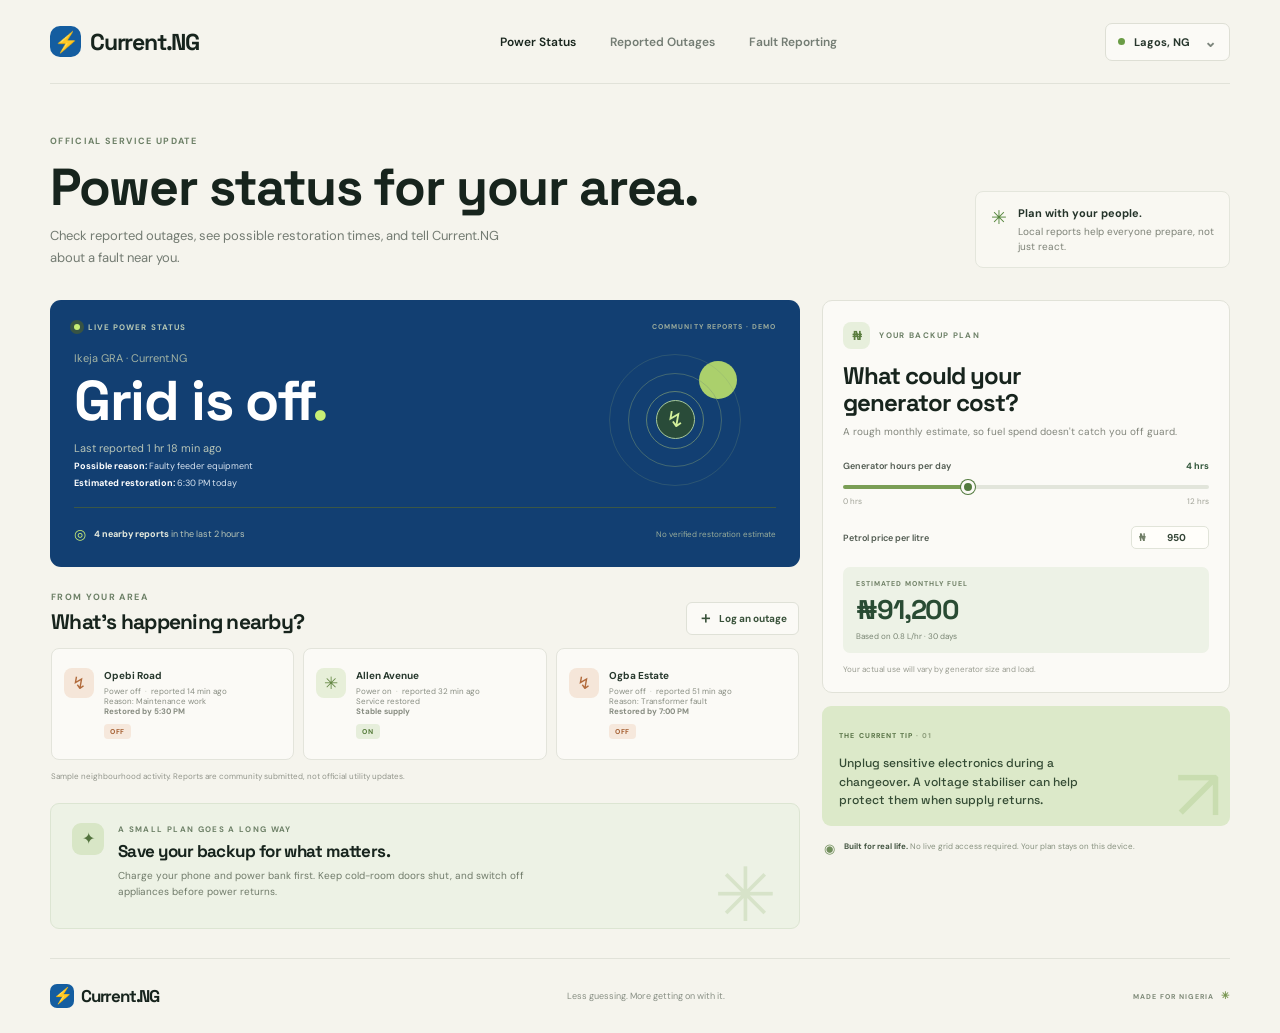
==== index.html @ c4106c17 "Add files" ====
<!doctype html>
<html lang="en">
  <head>
    <meta charset="utf-8">
    <meta name="viewport" content="width=device-width, initial-scale=1">
    <meta
      name="description"
      content="A practical power-planning dashboard for Nigerian homes and small businesses."
    >
    <meta name="theme-color" content="#f5f4ed">
    <title>Current.NG — Power Status</title>
    <link rel="preconnect" href="https://fonts.googleapis.com">
    <link rel="preconnect" href="https://fonts.gstatic.com" crossorigin>
    <link
      href="https://fonts.googleapis.com/css2?family=DM+Sans:wght@400;500;600;700&display=swap"
      rel="stylesheet"
    >
    <link
      href="https://fonts.googleapis.com/css2?family=Space+Grotesk:wght@500;600;700&display=swap"
      rel="stylesheet"
    >
    <link rel="stylesheet" href="styles.css">
    <script src="app.js" defer></script>
  </head>
  <body>
    <div class="page-shell">
      <header class="topbar">
        <a class="brand" href="#" aria-label="Ikeja Electric home">
          <span class="brand-mark" aria-hidden="true">⚡</span>
          <span>Current.NG</span>
        </a>
        <nav class="top-nav" aria-label="Main navigation">
          <a class="nav-link active" href="#overview">Power Status</a>
          <a class="nav-link" href="#community">Reported Outages</a>
          <a class="nav-link" href="#planner">Fault Reporting</a>
        </nav>
        <button class="location-button" type="button">
          <span class="location-dot" aria-hidden="true"></span>
          Lagos, NG
          <span class="chevron" aria-hidden="true">⌄</span>
        </button>
      </header>

      <main id="overview">
        <section class="intro-row">
          <div>
            <p class="eyebrow">OFFICIAL SERVICE UPDATE</p>
            <h1>Power status<br class="mobile-break"> for your area.</h1>
            <p class="intro-copy">
              Check reported outages, see possible restoration times, and
              tell Current.NG about a fault near you.
            </p>
          </div>
          <div class="intro-note">
            <span class="note-icon" aria-hidden="true">✳</span>
            <p>
              <strong>Plan with your people.</strong>
              Local reports help everyone prepare, not just react.
            </p>
          </div>
        </section>

        <section class="dashboard-grid" aria-label="Power overview">
          <div class="main-column">
            <article class="status-card">
              <div class="status-topline">
                <span class="live-label">
                  <span class="live-dot" aria-hidden="true"></span>
                  LIVE POWER STATUS
                </span>
                <span class="sample-label">COMMUNITY REPORTS · DEMO</span>
              </div>
              <div class="status-content">
                <div>
                  <p class="status-kicker">Ikeja GRA · Current.NG</p>
                  <h2>Grid is off<span class="status-period">.</span></h2>
                  <p class="status-duration">Last reported 1 hr 18 min ago</p>
                  <p class="status-detail"><strong>Possible reason:</strong> Faulty feeder equipment</p>
                  <p class="status-detail"><strong>Estimated restoration:</strong> 6:30 PM today</p>
                </div>
                <div class="status-illustration" aria-hidden="true">
                  <span class="sun-disc"></span>
                  <span class="signal signal-one"></span>
                  <span class="signal signal-two"></span>
                  <span class="signal signal-three"></span>
                  <span class="signal-core">↯</span>
                </div>
              </div>
              <div class="status-footer">
                <div class="confidence">
                  <span class="confidence-icon" aria-hidden="true">◎</span>
                  <span><strong>4 nearby reports</strong> in the last 2 hours</span>
                </div>
                <span class="estimate-note">No verified restoration estimate</span>
              </div>
            </article>

            <section class="community-section" id="community">
              <div class="section-heading">
                <div>
                  <p class="eyebrow">FROM YOUR AREA</p>
                  <h2>What's happening nearby?</h2>
                </div>
                <button class="text-button" type="button" id="report-button">
                  <span aria-hidden="true">＋</span> Log an outage
                </button>
              </div>
              <div class="area-list">
                <article class="area-card">
                  <div class="area-icon outage-icon" aria-hidden="true">↯</div>
                  <div class="area-info">
                    <h3>Opebi Road</h3>
                    <p>Power off <span>·</span> reported 14 min ago</p>
                    <p class="area-reason">Reason: Maintenance work</p>
                    <p class="area-eta">Restored by 5:30 PM</p>
                  </div>
                  <span class="area-status off-status">OFF</span>
                </article>
                <article class="area-card">
                  <div class="area-icon on-icon" aria-hidden="true">✳</div>
                  <div class="area-info">
                    <h3>Allen Avenue</h3>
                    <p>Power on <span>·</span> reported 32 min ago</p>
                    <p class="area-reason">Service restored</p>
                    <p class="area-eta">Stable supply</p>
                  </div>
                  <span class="area-status on-status">ON</span>
                </article>
                <article class="area-card">
                  <div class="area-icon outage-icon" aria-hidden="true">↯</div>
                  <div class="area-info">
                    <h3>Ogba Estate</h3>
                    <p>Power off <span>·</span> reported 51 min ago</p>
                    <p class="area-reason">Reason: Transformer fault</p>
                    <p class="area-eta">Restored by 7:00 PM</p>
                  </div>
                  <span class="area-status off-status">OFF</span>
                </article>
              </div>
              <p class="demo-disclaimer">
                Sample neighbourhood activity. Reports are community submitted,
                not official utility updates.
              </p>
            </section>

            <section class="prep-card">
              <div class="prep-icon" aria-hidden="true">✦</div>
              <div class="prep-copy">
                <p class="eyebrow">A SMALL PLAN GOES A LONG WAY</p>
                <h2>Save your backup for what matters.</h2>
                <p>
                  Charge your phone and power bank first. Keep cold-room doors
                  shut, and switch off appliances before power returns.
                </p>
              </div>
              <span class="prep-spark" aria-hidden="true">✳</span>
            </section>
          </div>

          <aside class="side-column" id="planner">
            <article class="planner-card">
              <div class="planner-heading">
                <div class="planner-icon" aria-hidden="true">₦</div>
                <span class="eyebrow">YOUR BACKUP PLAN</span>
              </div>
              <h2>What could your generator cost?</h2>
              <p class="planner-description">
                A rough monthly estimate, so fuel spend doesn't catch you off guard.
              </p>

              <label class="input-label" for="hours-input">
                Generator hours per day
                <span class="input-value"><span id="hours-value">4</span> hrs</span>
              </label>
              <input
                id="hours-input"
                class="hours-slider"
                type="range"
                min="0"
                max="12"
                value="4"
                step="1"
              >
              <div class="range-scale">
                <span>0 hrs</span>
                <span>12 hrs</span>
              </div>

              <label class="input-label fuel-label" for="price-input">
                Petrol price per litre
                <span class="naira-input">
                  <span aria-hidden="true">₦</span>
                  <input
                    id="price-input"
                    type="number"
                    min="0"
                    max="10000"
                    value="950"
                    inputmode="numeric"
                    aria-label="Petrol price per litre in naira"
                  >
                </span>
              </label>

              <div class="estimate-box" aria-live="polite">
                <span>ESTIMATED MONTHLY FUEL</span>
                <strong id="monthly-cost">₦91,200</strong>
                <small>Based on 0.8 L/hr · 30 days</small>
              </div>
              <p class="planner-footnote">
                Your actual use will vary by generator size and load.
              </p>
            </article>

            <article class="tip-card">
              <span class="tip-label">THE CURRENT TIP <span>· 01</span></span>
              <p>
                Unplug sensitive electronics during a changeover. A voltage
                stabiliser can help protect them when supply returns.
              </p>
              <span class="tip-decoration" aria-hidden="true">↗</span>
            </article>

            <div class="trust-note">
              <span aria-hidden="true">◉</span>
              <p>
                <strong>Built for real life.</strong>
                No live grid access required. Your plan stays on this device.
              </p>
            </div>
          </aside>
        </section>
      </main>

      <footer class="footer">
        <a class="brand footer-brand" href="#">
          <span class="brand-mark" aria-hidden="true">⚡</span>
          <span>Current.NG</span>
        </a>
        <p>Less guessing. More getting on with it.</p>
        <span class="footer-region">MADE FOR NIGERIA <span>✳</span></span>
      </footer>
    </div>

    <div class="outage-modal" id="outage-modal" role="dialog" aria-modal="true" aria-labelledby="modal-title">
      <div class="modal-box">
        <button class="modal-close" id="modal-close" type="button" aria-label="Close outage form">×</button>
        <p class="eyebrow">REPORT AN OUTAGE</p>
        <h2 id="modal-title">Tell us where power is out</h2>
        <form id="outage-form">
          <label for="outage-location">Current location</label>
          <input id="outage-location" type="text" placeholder="Example: 12 Allen Avenue, Ikeja" required>

          <label for="outage-time">How long has it been out?</label>
          <select id="outage-time" required>
            <option value="">Choose an option</option>
            <option>Less than 30 minutes</option>
            <option>30 minutes to 1 hour</option>
            <option>1 to 3 hours</option>
            <option>More than 3 hours</option>
          </select>

          <button class="submit-button" type="submit">Submit outage report</button>
        </form>
      </div>
    </div>

    <div class="toast" id="toast" role="status" aria-live="polite"></div>
  </body>
</html>
---- styles.css ----
* {
  box-sizing: border-box;
}

html {
  scroll-behavior: smooth;
}

body {
  margin: 0;
  background: #f5f4ed;
  color: #17241d;
  font-family: "DM Sans", sans-serif;
  -webkit-font-smoothing: antialiased;
}

button,
input {
  font: inherit;
}

button {
  cursor: pointer;
}

a {
  color: inherit;
  text-decoration: none;
}

.page-shell {
  width: min(1180px, calc(100% - 72px));
  margin: 0 auto;
}

.topbar {
  min-height: 84px;
  display: flex;
  align-items: center;
  justify-content: space-between;
  border-bottom: 1px solid #e1e2d9;
}

.brand {
  display: inline-flex;
  align-items: center;
  gap: 9px;
  font-family: "Space Grotesk", sans-serif;
  font-size: 23px;
  font-weight: 700;
  letter-spacing: -1.2px;
}

.brand-mark {
  width: 31px;
  height: 31px;
  display: grid;
  place-items: center;
  border-radius: 10px;
  background: #145da0;
  color: #ffd447;
  font-size: 20px;
}

.brand-period {
  color: #4a852f;
}

.top-nav {
  display: flex;
  align-items: center;
  gap: 34px;
  padding-left: 32px;
}

.nav-link {
  color: #737c73;
  font-size: 12px;
  font-weight: 600;
  transition: color 160ms ease;
}

.nav-link:hover,
.nav-link.active {
  color: #18251d;
}

.location-button {
  display: flex;
  align-items: center;
  gap: 9px;
  min-height: 38px;
  padding: 0 12px;
  border: 1px solid #dedfd5;
  border-radius: 7px;
  background: #fbfaf6;
  color: #28372d;
  font-size: 11px;
  font-weight: 700;
}

.location-dot,
.live-dot {
  width: 7px;
  height: 7px;
  display: inline-block;
  border-radius: 50%;
  background: #6a9c45;
}

.chevron {
  margin-left: 5px;
  color: #7c857c;
  font-size: 15px;
}

.intro-row {
  display: flex;
  align-items: flex-end;
  justify-content: space-between;
  gap: 40px;
  padding: 51px 0 32px;
}

.eyebrow {
  margin: 0;
  color: #6d8067;
  font-size: 9px;
  font-weight: 700;
  letter-spacing: 1.35px;
}

h1,
h2,
h3,
p {
  margin-top: 0;
}

h1,
.status-content h2,
.planner-card h2,
.section-heading h2,
.prep-copy h2 {
  font-family: "Space Grotesk", sans-serif;
  letter-spacing: -1.35px;
}

h1 {
  margin: 13px 0 10px;
  font-size: clamp(36px, 4.1vw, 52px);
  line-height: 1.06;
}

.mobile-break {
  display: none;
}

.intro-copy {
  max-width: 470px;
  margin-bottom: 0;
  color: #737b72;
  font-size: 13px;
  line-height: 1.65;
}

.intro-note {
  width: 255px;
  display: flex;
  align-items: flex-start;
  gap: 11px;
  padding: 13px 15px;
  border: 1px solid #e4e6dc;
  border-radius: 8px;
  background: #f9f8f2;
}

.note-icon {
  color: #54853b;
  font-size: 19px;
}

.intro-note p {
  margin: 0;
  color: #7d8277;
  font-size: 10px;
  line-height: 1.5;
}

.intro-note strong {
  display: block;
  margin-bottom: 2px;
  color: #25342a;
  font-size: 11px;
}

.dashboard-grid {
  display: grid;
  grid-template-columns: minmax(0, 1.62fr) minmax(285px, 0.88fr);
  align-items: start;
  gap: 22px;
}

.main-column,
.side-column {
  min-width: 0;
}

.main-column {
  display: grid;
  gap: 21px;
}

.status-card {
  overflow: hidden;
  padding: 22px 24px 18px;
  border-radius: 11px;
  background: #123f72;
  color: #ffffff;
}

.status-topline,
.status-footer {
  display: flex;
  align-items: center;
  justify-content: space-between;
  gap: 12px;
}

.live-label,
.sample-label,
.tip-label {
  font-size: 8px;
  font-weight: 700;
  letter-spacing: 1.05px;
}

.live-label {
  display: flex;
  align-items: center;
  gap: 8px;
  color: #b7c8b3;
}

.live-dot {
  width: 6px;
  height: 6px;
  background: #c7ed73;
  box-shadow: 0 0 0 4px #385443;
}

.sample-label {
  color: #9bab9c;
  font-size: 7px;
}

.status-content {
  min-height: 175px;
  display: flex;
  align-items: center;
  justify-content: space-between;
  padding: 9px 16px 8px 0;
}

.status-kicker {
  margin-bottom: 6px;
  color: #a4b4a4;
  font-size: 11px;
}

.status-content h2 {
  margin: 0;
  font-size: clamp(37px, 4.5vw, 56px);
  line-height: 1.08;
}

.status-period {
  color: #c8ef75;
}

.status-duration {
  margin: 10px 0 0;
  color: #b8c5b7;
  font-size: 11px;
}

.status-illustration {
  position: relative;
  width: 170px;
  height: 137px;
  flex: 0 0 170px;
  display: grid;
  place-items: center;
}

.sun-disc {
  position: absolute;
  top: 10px;
  right: 23px;
  width: 38px;
  height: 38px;
  border-radius: 50%;
  background: #b4d86c;
  opacity: 0.95;
}

.signal {
  position: absolute;
  border: 1px solid #7d9a74;
  border-radius: 50%;
  opacity: 0.7;
}

.signal-one {
  width: 58px;
  height: 58px;
}

.signal-two {
  width: 94px;
  height: 94px;
  opacity: 0.45;
}

.signal-three {
  width: 132px;
  height: 132px;
  opacity: 0.24;
}

.signal-core {
  z-index: 1;
  width: 39px;
  height: 39px;
  display: grid;
  place-items: center;
  border: 1px solid #a8c99a;
  border-radius: 50%;
  background: #294b39;
  color: #d3ef9b;
  font-size: 22px;
}

.status-footer {
  min-height: 42px;
  padding-top: 12px;
  border-top: 1px solid #3b5746;
}

.confidence {
  display: flex;
  align-items: center;
  gap: 8px;
  color: #b8c5b7;
  font-size: 9px;
}

.confidence strong {
  color: #e7ecdf;
}

.confidence-icon {
  color: #c9ed78;
  font-size: 14px;
}

.estimate-note {
  color: #99ad9b;
  font-size: 8px;
}

.community-section {
  padding: 3px 1px 0;
}

.section-heading {
  display: flex;
  align-items: flex-end;
  justify-content: space-between;
  gap: 12px;
  margin-bottom: 13px;
}

.section-heading h2 {
  margin: 5px 0 0;
  font-size: 21px;
  letter-spacing: -0.75px;
}

.text-button {
  display: inline-flex;
  align-items: center;
  gap: 6px;
  padding: 9px 11px;
  border: 1px solid #dfe1d7;
  border-radius: 6px;
  background: #fbfaf6;
  color: #385139;
  font-size: 10px;
  font-weight: 700;
  transition: background 160ms ease, transform 160ms ease;
}

.text-button:hover {
  transform: translateY(-1px);
  background: #eef3e6;
}

.text-button span {
  font-size: 15px;
  line-height: 10px;
}

.area-list {
  display: grid;
  grid-template-columns: repeat(3, minmax(0, 1fr));
  gap: 9px;
}

.area-card {
  min-height: 84px;
  display: grid;
  grid-template-columns: 31px minmax(0, 1fr);
  align-content: center;
  column-gap: 9px;
  row-gap: 8px;
  padding: 12px;
  border: 1px solid #e3e4db;
  border-radius: 8px;
  background: #fbfaf6;
}

.area-icon {
  width: 30px;
  height: 30px;
  grid-row: span 2;
  display: grid;
  place-items: center;
  border-radius: 8px;
  font-size: 17px;
}

.outage-icon {
  background: #f5e6d9;
  color: #b16a3b;
}

.on-icon {
  background: #e7efd9;
  color: #638643;
}

.area-info {
  min-width: 0;
}

.area-info h3 {
  overflow: hidden;
  margin: 1px 0 4px;
  color: #27382d;
  font-size: 10px;
  text-overflow: ellipsis;
  white-space: nowrap;
}

.area-info p {
  overflow: hidden;
  margin: 0;
  color: #888d82;
  font-size: 8px;
  text-overflow: ellipsis;
  white-space: nowrap;
}

.area-info p span {
  padding: 0 2px;
  color: #b6b9ae;
}

.area-status {
  grid-column: 2;
  justify-self: start;
  padding: 3px 6px;
  border-radius: 4px;
  font-size: 7px;
  font-weight: 700;
  letter-spacing: 0.7px;
}

.off-status {
  background: #f6e8dc;
  color: #a55f31;
}

.on-status {
  background: #e6eedb;
  color: #547a38;
}

.demo-disclaimer {
  margin: 10px 0 0;
  color: #92958b;
  font-size: 8px;
  line-height: 1.5;
}

.prep-card {
  position: relative;
  overflow: hidden;
  min-height: 126px;
  display: flex;
  align-items: flex-start;
  gap: 14px;
  padding: 19px 21px;
  border: 1px solid #dce5d2;
  border-radius: 9px;
  background: #edf2e5;
}

.prep-icon {
  width: 32px;
  height: 32px;
  flex: 0 0 32px;
  display: grid;
  place-items: center;
  border-radius: 9px;
  background: #d8e6c6;
  color: #52723d;
  font-size: 16px;
}

.prep-copy {
  max-width: 450px;
}

.prep-copy .eyebrow {
  margin: 1px 0 6px;
  font-size: 8px;
}

.prep-copy h2 {
  margin: 0 0 6px;
  font-size: 17px;
  letter-spacing: -0.55px;
}

.prep-copy > p:last-child {
  max-width: 420px;
  margin: 0;
  color: #707b6a;
  font-size: 10px;
  line-height: 1.6;
}

.prep-spark {
  position: absolute;
  right: 22px;
  bottom: -16px;
  color: #d7e3c9;
  font-size: 75px;
}

.side-column {
  display: grid;
  gap: 13px;
}

.planner-card {
  padding: 21px 20px 17px;
  border: 1px solid #e1e2d8;
  border-radius: 10px;
  background: #fbfaf6;
}

.planner-heading {
  display: flex;
  align-items: center;
  gap: 9px;
}

.planner-heading .eyebrow {
  font-size: 8px;
}

.planner-icon {
  width: 27px;
  height: 27px;
  display: grid;
  place-items: center;
  border-radius: 8px;
  background: #e7efdc;
  color: #5b7e40;
  font-family: "Space Grotesk", sans-serif;
  font-size: 13px;
  font-weight: 700;
}

.planner-card h2 {
  max-width: 270px;
  margin: 14px 0 7px;
  font-size: 24px;
  line-height: 1.12;
  letter-spacing: -1px;
}

.planner-description {
  margin-bottom: 21px;
  color: #82867c;
  font-size: 10px;
  line-height: 1.55;
}

.input-label {
  display: flex;
  align-items: center;
  justify-content: space-between;
  gap: 12px;
  color: #4f594f;
  font-size: 9px;
  font-weight: 600;
}

.input-value {
  color: #31553a;
  font-weight: 700;
}

.hours-slider {
  width: 100%;
  height: 4px;
  display: block;
  margin: 13px 0 7px;
  appearance: none;
  border-radius: 10px;
  background: linear-gradient(to right, #7a9e55 0%, #7a9e55 33%, #e2e5db 33%);
  cursor: pointer;
}

.hours-slider::-webkit-slider-thumb {
  width: 14px;
  height: 14px;
  appearance: none;
  border: 3px solid #fbfaf6;
  border-radius: 50%;
  background: #527a3e;
  box-shadow: 0 0 0 1px #527a3e;
}

.hours-slider::-moz-range-thumb {
  width: 10px;
  height: 10px;
  border: 3px solid #fbfaf6;
  border-radius: 50%;
  background: #527a3e;
  box-shadow: 0 0 0 1px #527a3e;
}

.hours-slider:focus-visible,
.naira-input:focus-within {
  outline: 2px solid #8eac6f;
  outline-offset: 3px;
}

.range-scale {
  display: flex;
  justify-content: space-between;
  color: #a0a297;
  font-size: 8px;
}

.fuel-label {
  margin-top: 20px;
}

.naira-input {
  display: inline-flex;
  align-items: center;
  gap: 2px;
  padding: 4px 7px;
  border: 1px solid #e1e4d9;
  border-radius: 5px;
  background: #fffefa;
  color: #6e7c64;
  font-size: 10px;
}

.naira-input input {
  width: 54px;
  padding: 0;
  border: 0;
  outline: 0;
  background: transparent;
  color: #344536;
  font-size: 10px;
  font-weight: 700;
  text-align: right;
}

.estimate-box {
  display: flex;
  flex-direction: column;
  gap: 4px;
  margin-top: 18px;
  padding: 12px 13px;
  border-radius: 7px;
  background: #edf2e6;
}

.estimate-box > span {
  color: #708166;
  font-size: 7px;
  font-weight: 700;
  letter-spacing: 1px;
}

.estimate-box strong {
  color: #294b33;
  font-family: "Space Grotesk", sans-serif;
  font-size: 27px;
  letter-spacing: -1.2px;
}

.estimate-box small {
  color: #788472;
  font-size: 8px;
}

.planner-footnote {
  margin: 10px 0 0;
  color: #999c91;
  font-size: 8px;
  line-height: 1.5;
}

.tip-card {
  position: relative;
  overflow: hidden;
  min-height: 117px;
  padding: 16px 17px;
  border-radius: 9px;
  background: #dce9c9;
}

.tip-label {
  color: #577245;
  font-size: 7px;
}

.tip-label span {
  color: #8c9c79;
}

.tip-card p {
  position: relative;
  z-index: 1;
  max-width: 255px;
  margin: 11px 0 0;
  color: #344b34;
  font-family: "Space Grotesk", sans-serif;
  font-size: 12px;
  font-weight: 500;
  line-height: 1.55;
}

.tip-decoration {
  position: absolute;
  right: 10px;
  bottom: -17px;
  color: #c9ddb0;
  font-size: 73px;
}

.trust-note {
  display: flex;
  align-items: flex-start;
  gap: 9px;
  padding: 1px 2px;
  color: #87917f;
}

.trust-note > span {
  color: #718e5c;
  font-size: 13px;
}

.trust-note p {
  margin: 0;
  font-size: 8px;
  line-height: 1.55;
}

.trust-note strong {
  color: #465744;
}

.footer {
  min-height: 75px;
  display: flex;
  align-items: center;
  justify-content: space-between;
  gap: 16px;
  margin-top: 29px;
  border-top: 1px solid #e1e2d9;
}

.footer-brand {
  gap: 7px;
  font-size: 17px;
}

.footer-brand .brand-mark {
  width: 24px;
  height: 24px;
  border-radius: 7px;
  font-size: 16px;
}

.footer > p {
  margin: 0;
  color: #899085;
  font-size: 9px;
}

.footer-region {
  color: #7d8977;
  font-size: 7px;
  font-weight: 700;
  letter-spacing: 1px;
}

.footer-region span {
  margin-left: 4px;
  color: #76944f;
  font-size: 10px;
}

.status-detail {
  margin: 5px 0 0;
  color: #d6e2ef;
  font-size: 9px;
}

.status-detail strong {
  color: #ffffff;
}

.area-card {
  min-height: 112px;
}

.area-reason,
.area-eta {
  margin: 3px 0 0;
  color: #5c665d;
  font-size: 7px;
  white-space: normal;
}

.area-eta {
  color: #145da0;
  font-weight: 700;
}

.outage-modal {
  position: fixed;
  z-index: 20;
  inset: 0;
  display: none;
  align-items: center;
  justify-content: center;
  padding: 20px;
  background: rgba(8, 31, 56, 0.62);
}

.outage-modal.visible {
  display: flex;
}

.modal-box {
  position: relative;
  width: min(430px, 100%);
  padding: 24px;
  border-radius: 12px;
  background: #ffffff;
  box-shadow: 0 18px 50px rgba(0, 0, 0, 0.2);
}

.modal-box h2 {
  margin: 7px 40px 18px 0;
  color: #123f72;
  font-family: "Space Grotesk", sans-serif;
  font-size: 24px;
}

.modal-close {
  position: absolute;
  top: 12px;
  right: 14px;
  border: 0;
  background: transparent;
  color: #69727a;
  font-size: 26px;
}

.modal-box form {
  display: grid;
  gap: 8px;
}

.modal-box label {
  margin-top: 7px;
  color: #34434f;
  font-size: 11px;
  font-weight: 700;
}

.modal-box input,
.modal-box select {
  width: 100%;
  height: 43px;
  padding: 0 12px;
  border: 1px solid #cbd5df;
  border-radius: 7px;
  background: #ffffff;
  color: #263845;
}

.submit-button {
  margin-top: 12px;
  min-height: 44px;
  border: 0;
  border-radius: 7px;
  background: #145da0;
  color: #ffffff;
  font-weight: 700;
}

.toast {
  position: fixed;
  z-index: 5;
  right: 24px;
  bottom: 24px;
  max-width: min(350px, calc(100% - 32px));
  padding: 12px 16px;
  border: 1px solid #486b4d;
  border-radius: 8px;
  background: #203a2e;
  color: #f4f4e9;
  font-size: 12px;
  opacity: 0;
  pointer-events: none;
  transform: translateY(8px);
  transition: opacity 180ms ease, transform 180ms ease;
}

.toast.visible {
  opacity: 1;
  transform: translateY(0);
}

@media (max-width: 920px) {
  .page-shell {
    width: min(100% - 44px, 760px);
  }

  .top-nav {
    gap: 18px;
    padding-left: 0;
  }

  .dashboard-grid {
    grid-template-columns: minmax(0, 1fr) minmax(260px, 0.78fr);
    gap: 15px;
  }

  .area-list {
    grid-template-columns: 1fr;
  }

  .area-card {
    min-height: 66px;
    grid-template-columns: 31px minmax(0, 1fr) auto;
    align-items: center;
  }

  .area-icon {
    grid-row: 1 / span 2;
  }

  .area-status {
    grid-column: 3;
    grid-row: 1 / span 2;
    justify-self: end;
  }
}

@media (max-width: 680px) {
  .page-shell {
    width: calc(100% - 36px);
  }

  .topbar {
    min-height: 68px;
  }

  .brand {
    font-size: 20px;
  }

  .brand-mark {
    width: 28px;
    height: 28px;
  }

  .top-nav {
    display: none;
  }

  .location-button {
    min-height: 34px;
    gap: 7px;
    padding: 0 9px;
    font-size: 10px;
  }

  .intro-row {
    align-items: flex-start;
    padding: 37px 0 24px;
  }

  h1 {
    max-width: 390px;
    font-size: clamp(37px, 9.2vw, 50px);
  }

  .intro-copy {
    max-width: 400px;
    font-size: 12px;
  }

  .intro-note {
    display: none;
  }

  .dashboard-grid {
    grid-template-columns: 1fr;
    gap: 18px;
  }

  .main-column {
    gap: 17px;
  }

  .status-card {
    padding: 18px 17px 15px;
  }

  .status-content {
    min-height: 157px;
    padding-right: 0;
  }

  .status-content h2 {
    font-size: clamp(38px, 10vw, 51px);
  }

  .status-illustration {
    width: 125px;
    height: 122px;
    flex-basis: 125px;
    transform: scale(0.82);
    transform-origin: center right;
  }

  .sample-label {
    font-size: 6px;
  }

  .status-footer {
    align-items: flex-start;
    flex-direction: column;
    gap: 7px;
    padding-top: 11px;
  }

  .confidence {
    font-size: 9px;
  }

  .estimate-note {
    padding-left: 22px;
  }

  .section-heading h2 {
    font-size: 19px;
  }

  .area-list {
    grid-template-columns: 1fr;
  }

  .area-card {
    min-height: 66px;
  }

  .prep-card {
    min-height: 0;
    padding: 17px 15px;
  }

  .prep-copy h2 {
    font-size: 16px;
  }

  .side-column {
    grid-template-columns: 1fr;
  }

  .planner-card {
    padding: 20px 18px 17px;
  }

  .planner-card h2 {
    font-size: 25px;
  }

  .planner-description {
    max-width: 340px;
  }

  .footer {
    min-height: 67px;
    margin-top: 23px;
  }

  .footer > p {
    display: none;
  }
}

@media (max-width: 380px) {
  .page-shell {
    width: calc(100% - 28px);
  }

  .status-card {
    padding-right: 13px;
    padding-left: 13px;
  }

  .status-content {
    min-height: 147px;
  }

  .status-content h2 {
    font-size: 36px;
  }

  .status-illustration {
    width: 95px;
    flex-basis: 95px;
    transform: scale(0.68);
  }

  .live-label {
    font-size: 7px;
  }

  .sample-label {
    max-width: 112px;
    text-align: right;
  }

  .section-heading {
    align-items: flex-start;
    flex-direction: column;
  }

  .text-button {
    align-self: flex-end;
  }

  .footer-region {
    font-size: 6px;
  }
}

@media (prefers-reduced-motion: reduce) {
  *,
  *::before,
  *::after {
    scroll-behavior: auto !important;
    transition-duration: 0.01ms !important;
  }
}
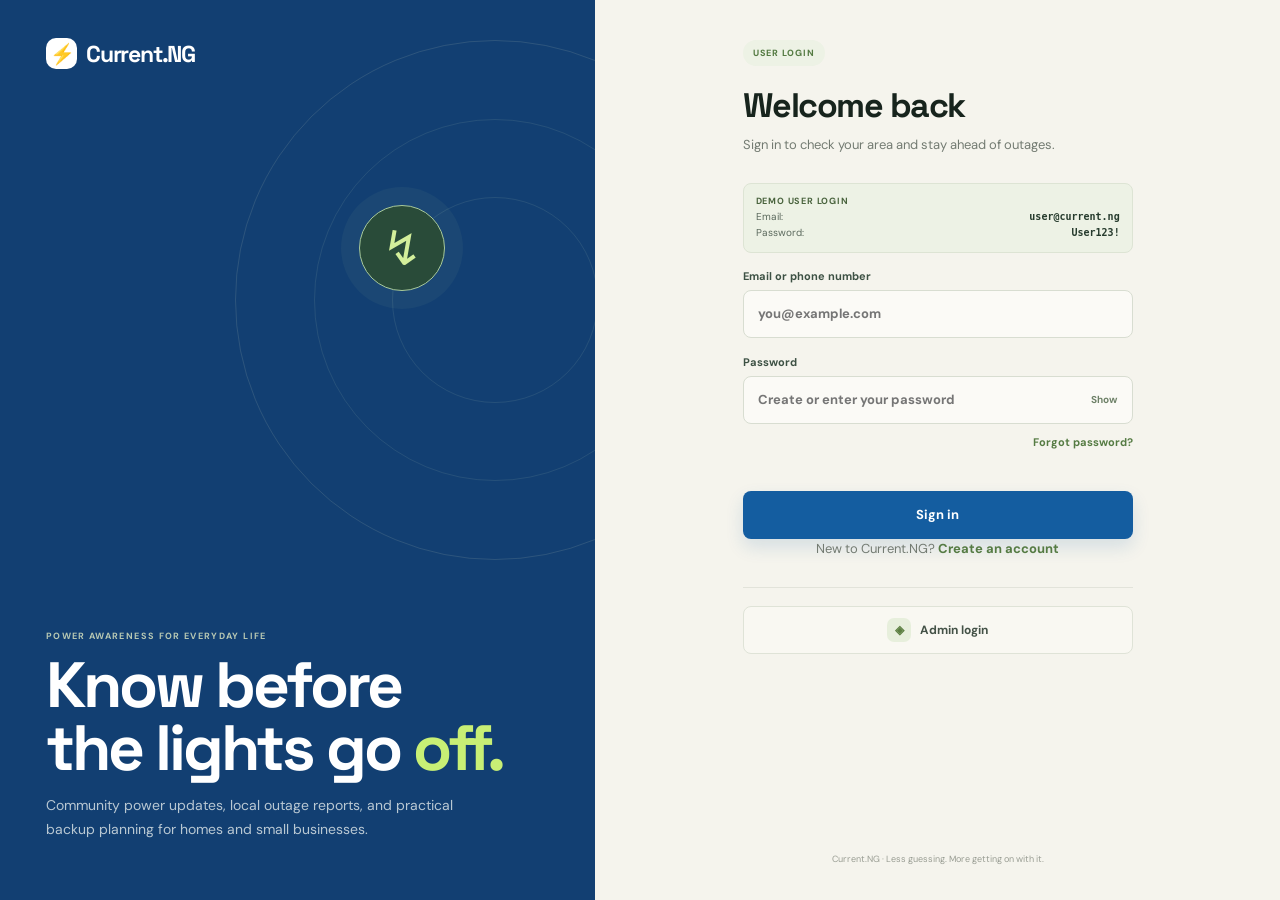
==== commit 9d9a7498: "Fix website modes and admin complaint workflow" ====
--- a/index.html
+++ b/index.html
@@ -8,6 +8,11 @@
       content="A practical power-planning dashboard for Nigerian homes and small businesses."
     >
     <meta name="theme-color" content="#f5f4ed">
+    <script>
+      if (sessionStorage.getItem("currentNgAccess") !== "granted") {
+        window.location.replace("login.html");
+      }
+    </script>
     <title>Current.NG — Power Status</title>
     <link rel="preconnect" href="https://fonts.googleapis.com">
     <link rel="preconnect" href="https://fonts.gstatic.com" crossorigin>
@@ -33,10 +38,11 @@
           <a class="nav-link active" href="#overview">Power Status</a>
           <a class="nav-link" href="#community">Reported Outages</a>
           <a class="nav-link" href="#planner">Fault Reporting</a>
+          <a class="nav-link" href="#about">About Current.NG</a>
         </nav>
-        <button class="location-button" type="button">
+        <button class="location-button" type="button" id="provider-button">
           <span class="location-dot" aria-hidden="true"></span>
-          Lagos, NG
+          <span class="provider-text">Lagos, NG</span>
           <span class="chevron" aria-hidden="true">⌄</span>
         </button>
       </header>
@@ -230,6 +236,20 @@
             </div>
           </aside>
         </section>
+
+        <section class="about-section" id="about">
+          <p class="eyebrow">ABOUT CURRENT.NG</p>
+          <h2>One clear view of power across Nigeria.</h2>
+          <p class="about-intro">Current.NG helps homes, businesses, communities, and electricity providers plan around unstable power with timely reports and practical tools.</p>
+          <div class="feature-grid">
+            <article><span>01</span><h3>Local power status</h3><p>Check community-reported supply status and possible restoration information for nearby neighbourhoods.</p></article>
+            <article><span>02</span><h3>Provider connection</h3><p>With location permission, users can be matched to a Nigerian electricity distribution company covering their area.</p></article>
+            <article><span>03</span><h3>Approved outage reports</h3><p>Residents submit complaints, while authorised admins review them before approved updates reach the main screen.</p></article>
+            <article><span>04</span><h3>Generator planning</h3><p>Estimate daily generator hours and monthly fuel spend using adjustable usage and fuel-cost inputs.</p></article>
+            <article><span>05</span><h3>Fault reporting</h3><p>Log an outage location and duration so it can be reviewed, approved, rejected, or removed by administrators.</p></article>
+            <article><span>06</span><h3>Safety and preparation</h3><p>Receive rotating practical tips for protecting devices, managing backup power, and staying ready.</p></article>
+          </div>
+        </section>
       </main>
 
       <footer class="footer">
--- a/styles.css
+++ b/styles.css
@@ -958,6 +958,18 @@
   transform: translateY(0);
 }
 
+/* Current.NG about and responsive feature section */
+.about-section { grid-column: 1 / -1; margin-top: 4px; padding: 34px; border: 1px solid #e1e2d8; border-radius: 11px; background: #fbfaf6; }
+.about-section h2 { max-width: 620px; margin: 9px 0 8px; font-family: "Space Grotesk",sans-serif; font-size: 30px; letter-spacing:-1px; }
+.about-intro { max-width: 730px; margin-bottom: 22px; color:#737b72; font-size:12px; line-height:1.7; }
+.feature-grid { display:grid; grid-template-columns:repeat(3,minmax(0,1fr)); gap:10px; }
+.feature-grid article { min-height:150px; padding:16px; border-radius:8px; background:#f1f3e9; }
+.feature-grid article > span { color:#8a9b81; font-size:8px; font-weight:700; letter-spacing:1px; }
+.feature-grid h3 { margin:20px 0 7px; color:#294b33; font-family:"Space Grotesk",sans-serif; font-size:15px; }
+.feature-grid p { margin:0; color:#737b72; font-size:10px; line-height:1.65; }
+.location-button { max-width:210px; }
+.location-button .provider-text { overflow:hidden; text-overflow:ellipsis; white-space:nowrap; }
+
 @media (max-width: 920px) {
   .page-shell {
     width: min(100% - 44px, 760px);
@@ -1136,6 +1148,19 @@
   .footer > p {
     display: none;
   }
+  .about-section { padding:24px 18px; }
+  .about-section h2 { font-size:26px; }
+  .feature-grid { grid-template-columns:1fr 1fr; }
+  .feature-grid article { min-height:140px; }
+  .location-button { max-width:150px; }
+}
+
+@media (max-width: 500px) {
+  .feature-grid { grid-template-columns:1fr; }
+  .feature-grid article { min-height:0; }
+  .topbar { flex-wrap:wrap; padding:12px 0; row-gap:10px; }
+  .top-nav { order:3; width:100%; display:flex; overflow-x:auto; gap:18px; padding:3px 0 0; }
+  .nav-link { flex:0 0 auto; }
 }
 
 @media (max-width: 380px) {
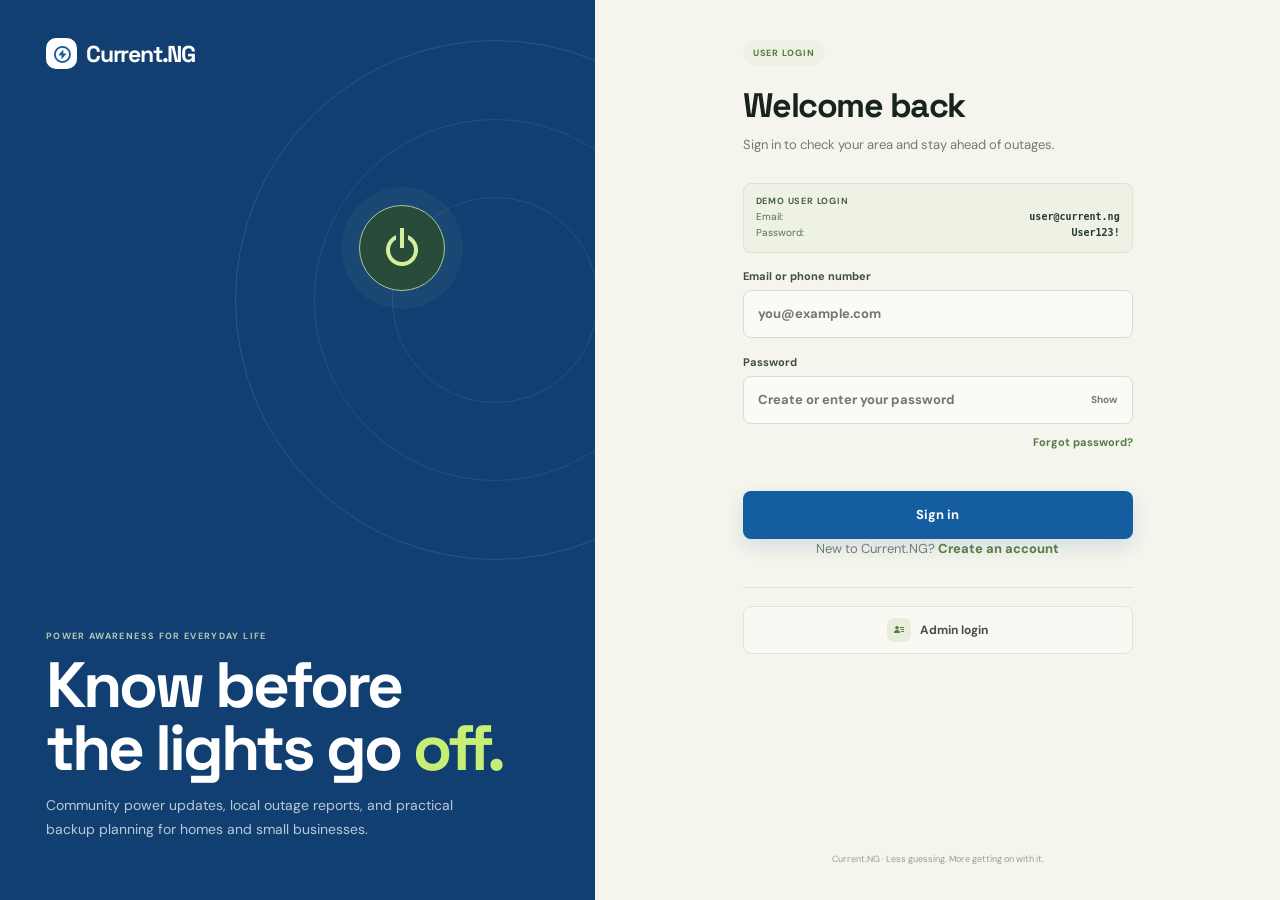
==== commit 9c12080b: "added animated icons" ====
--- a/index.html
+++ b/index.html
@@ -1,5 +1,6 @@
 <!doctype html>
 <html lang="en">
+  <!-- Page metadata, typography, shared styling, and interactive script setup -->
   <head>
     <meta charset="utf-8">
     <meta name="viewport" content="width=device-width, initial-scale=1">
@@ -24,14 +25,16 @@
       href="https://fonts.googleapis.com/css2?family=Space+Grotesk:wght@500;600;700&display=swap"
       rel="stylesheet"
     >
+    <link href="https://unpkg.com/boxicons@2.1.4/css/boxicons.min.css" rel="stylesheet">
     <link rel="stylesheet" href="styles.css">
     <script src="app.js" defer></script>
   </head>
   <body>
     <div class="page-shell">
+      <!-- Primary navigation section: brand, page links, and live location/provider control -->
       <header class="topbar">
         <a class="brand" href="#" aria-label="Ikeja Electric home">
-          <span class="brand-mark" aria-hidden="true">⚡</span>
+          <span class="brand-mark" aria-hidden="true"><i class="bx bx-bolt-circle bx-tada"></i></span>
           <span>Current.NG</span>
         </a>
         <nav class="top-nav" aria-label="Main navigation">
@@ -41,13 +44,14 @@
           <a class="nav-link" href="#about">About Current.NG</a>
         </nav>
         <button class="location-button" type="button" id="provider-button">
-          <span class="location-dot" aria-hidden="true"></span>
+          <i class="bx bxs-map location-dot" aria-hidden="true"></i>
           <span class="provider-text">Lagos, NG</span>
-          <span class="chevron" aria-hidden="true">⌄</span>
+          <i class="bx bx-chevron-down chevron" aria-hidden="true"></i>
         </button>
       </header>
 
       <main id="overview">
+        <!-- Introduction section: explains the purpose of the power-status dashboard -->
         <section class="intro-row">
           <div>
             <p class="eyebrow">OFFICIAL SERVICE UPDATE</p>
@@ -58,7 +62,7 @@
             </p>
           </div>
           <div class="intro-note">
-            <span class="note-icon" aria-hidden="true">✳</span>
+            <span class="note-icon" aria-hidden="true"><i class="bx bx-group bx-tada"></i></span>
             <p>
               <strong>Plan with your people.</strong>
               Local reports help everyone prepare, not just react.
@@ -66,6 +70,7 @@
           </div>
         </section>
 
+        <!-- Live status dashboard section: current-grid information and surrounding community reports -->
         <section class="dashboard-grid" aria-label="Power overview">
           <div class="main-column">
             <article class="status-card">
@@ -89,12 +94,12 @@
                   <span class="signal signal-one"></span>
                   <span class="signal signal-two"></span>
                   <span class="signal signal-three"></span>
-                  <span class="signal-core">↯</span>
+                  <span class="signal-core"><i class="bx bx-pulse bx-flashing"></i></span>
                 </div>
               </div>
               <div class="status-footer">
                 <div class="confidence">
-                  <span class="confidence-icon" aria-hidden="true">◎</span>
+                  <span class="confidence-icon" aria-hidden="true"><i class="bx bx-target-lock bx-tada"></i></span>
                   <span><strong>4 nearby reports</strong> in the last 2 hours</span>
                 </div>
                 <span class="estimate-note">No verified restoration estimate</span>
@@ -108,12 +113,12 @@
                   <h2>What's happening nearby?</h2>
                 </div>
                 <button class="text-button" type="button" id="report-button">
-                  <span aria-hidden="true">＋</span> Log an outage
+                  <span aria-hidden="true"><i class="bx bx-plus-circle"></i></span> Log an outage
                 </button>
               </div>
               <div class="area-list">
                 <article class="area-card">
-                  <div class="area-icon outage-icon" aria-hidden="true">↯</div>
+                  <div class="area-icon outage-icon" aria-hidden="true"><i class="bx bx-power-off bx-tada"></i></div>
                   <div class="area-info">
                     <h3>Opebi Road</h3>
                     <p>Power off <span>·</span> reported 14 min ago</p>
@@ -123,7 +128,7 @@
                   <span class="area-status off-status">OFF</span>
                 </article>
                 <article class="area-card">
-                  <div class="area-icon on-icon" aria-hidden="true">✳</div>
+                  <div class="area-icon on-icon" aria-hidden="true"><i class="bx bx-check-circle bx-tada"></i></div>
                   <div class="area-info">
                     <h3>Allen Avenue</h3>
                     <p>Power on <span>·</span> reported 32 min ago</p>
@@ -133,7 +138,7 @@
                   <span class="area-status on-status">ON</span>
                 </article>
                 <article class="area-card">
-                  <div class="area-icon outage-icon" aria-hidden="true">↯</div>
+                  <div class="area-icon outage-icon" aria-hidden="true"><i class="bx bx-power-off bx-tada"></i></div>
                   <div class="area-info">
                     <h3>Ogba Estate</h3>
                     <p>Power off <span>·</span> reported 51 min ago</p>
@@ -150,7 +155,7 @@
             </section>
 
             <section class="prep-card">
-              <div class="prep-icon" aria-hidden="true">✦</div>
+              <div class="prep-icon" aria-hidden="true"><i class="bx bx-bulb bx-tada"></i></div>
               <div class="prep-copy">
                 <p class="eyebrow">A SMALL PLAN GOES A LONG WAY</p>
                 <h2>Save your backup for what matters.</h2>
@@ -159,14 +164,15 @@
                   shut, and switch off appliances before power returns.
                 </p>
               </div>
-              <span class="prep-spark" aria-hidden="true">✳</span>
+              <span class="prep-spark" aria-hidden="true"><i class="bx bx-sparkles bx-spin"></i></span>
             </section>
           </div>
 
           <aside class="side-column" id="planner">
             <article class="planner-card">
               <div class="planner-heading">
-                <div class="planner-icon" aria-hidden="true">₦</div>
+                <!-- Generator calculator section: daily generator hours, fuel price, and monthly estimate -->
+                <div class="planner-icon" aria-hidden="true"><i class="bx bx-calculator"></i></div>
                 <span class="eyebrow">YOUR BACKUP PLAN</span>
               </div>
               <h2>What could your generator cost?</h2>
@@ -195,7 +201,7 @@
               <label class="input-label fuel-label" for="price-input">
                 Petrol price per litre
                 <span class="naira-input">
-                  <span aria-hidden="true">₦</span>
+                  <span aria-hidden="true"><i class="bx bx-money"></i></span>
                   <input
                     id="price-input"
                     type="number"
@@ -224,11 +230,11 @@
                 Unplug sensitive electronics during a changeover. A voltage
                 stabiliser can help protect them when supply returns.
               </p>
-              <span class="tip-decoration" aria-hidden="true">↗</span>
+              <span class="tip-decoration" aria-hidden="true"><i class="bx bx-right-top-arrow-circle bx-tada"></i></span>
             </article>
 
             <div class="trust-note">
-              <span aria-hidden="true">◉</span>
+              <span aria-hidden="true"><i class="bx bx-shield-quarter bx-tada"></i></span>
               <p>
                 <strong>Built for real life.</strong>
                 No live grid access required. Your plan stays on this device.
@@ -237,6 +243,7 @@
           </aside>
         </section>
 
+        <!-- About section: summarizes the six core services offered by Current.NG -->
         <section class="about-section" id="about">
           <p class="eyebrow">ABOUT CURRENT.NG</p>
           <h2>One clear view of power across Nigeria.</h2>
@@ -252,19 +259,21 @@
         </section>
       </main>
 
+      <!-- Footer section: brand identity, project statement, and Nigeria region label -->
       <footer class="footer">
         <a class="brand footer-brand" href="#">
-          <span class="brand-mark" aria-hidden="true">⚡</span>
+          <span class="brand-mark" aria-hidden="true"><i class="bx bx-bolt-circle bx-tada"></i></span>
           <span>Current.NG</span>
         </a>
         <p>Less guessing. More getting on with it.</p>
-        <span class="footer-region">MADE FOR NIGERIA <span>✳</span></span>
+        <span class="footer-region">MADE FOR NIGERIA <span><i class="bx bx-world bx-spin"></i></span></span>
       </footer>
     </div>
 
+    <!-- Outage-report modal: collects an address and outage duration from the user -->
     <div class="outage-modal" id="outage-modal" role="dialog" aria-modal="true" aria-labelledby="modal-title">
       <div class="modal-box">
-        <button class="modal-close" id="modal-close" type="button" aria-label="Close outage form">×</button>
+        <button class="modal-close" id="modal-close" type="button" aria-label="Close outage form"><i class="bx bx-x"></i></button>
         <p class="eyebrow">REPORT AN OUTAGE</p>
         <h2 id="modal-title">Tell us where power is out</h2>
         <form id="outage-form">
@@ -285,6 +294,8 @@
       </div>
     </div>
 
+    <!-- Status-toast region: briefly confirms successful user actions -->
     <div class="toast" id="toast" role="status" aria-live="polite"></div>
+    <!-- Current.NG: shows location-aware Nigerian power reports, provider matching, and backup planning. -->
   </body>
 </html>
--- a/styles.css
+++ b/styles.css
@@ -2,6 +2,7 @@
   box-sizing: border-box;
 }
 
+/* Global page styles: typography, links, colors, and page shell */
 html {
   scroll-behavior: smooth;
 }
@@ -33,6 +34,7 @@
   margin: 0 auto;
 }
 
+/* Header section: brand, navigation links, live place, and provider button */
 .topbar {
   min-height: 84px;
   display: flex;
@@ -62,6 +64,11 @@
   font-size: 20px;
 }
 
+.brand-mark .bx,
+.footer-brand .brand-mark .bx {
+  font-size: 21px;
+}
+
 .brand-period {
   color: #4a852f;
 }
@@ -108,12 +115,24 @@
   background: #6a9c45;
 }
 
+.location-button .location-dot {
+  width: auto;
+  height: auto;
+  display: inline-grid;
+  place-items: center;
+  border-radius: 0;
+  background: transparent;
+  color: #5d8a43;
+  font-size: 15px;
+}
+
 .chevron {
   margin-left: 5px;
   color: #7c857c;
   font-size: 15px;
 }
 
+/* Introduction section: headline, explanation, and community-plan note */
 .intro-row {
   display: flex;
   align-items: flex-end;
@@ -194,6 +213,7 @@
   font-size: 11px;
 }
 
+/* Dashboard section: two-column layout for live status and generator planning */
 .dashboard-grid {
   display: grid;
   grid-template-columns: minmax(0, 1.62fr) minmax(285px, 0.88fr);
@@ -211,6 +231,7 @@
   gap: 21px;
 }
 
+/* Status card section: visual current-grid state, reason, confidence, and restoration estimate */
 .status-card {
   overflow: hidden;
   padding: 22px 24px 18px;
@@ -369,6 +390,7 @@
   font-size: 8px;
 }
 
+/* Community report section: nearby neighborhood cards and approved complaint updates */
 .community-section {
   padding: 3px 1px 0;
 }
@@ -504,6 +526,7 @@
   line-height: 1.5;
 }
 
+/* Preparation section: practical household power-planning advice and rotating safety tips */
 .prep-card {
   position: relative;
   overflow: hidden;
@@ -565,6 +588,7 @@
   gap: 13px;
 }
 
+/* Generator planner section: usage slider, fuel-cost input, and monthly estimate */
 .planner-card {
   padding: 21px 20px 17px;
   border: 1px solid #e1e2d8;
@@ -793,6 +817,7 @@
   color: #465744;
 }
 
+/* Footer section: brand return link, site motto, and Nigeria region marker */
 .footer {
   min-height: 75px;
   display: flex;
@@ -861,6 +886,10 @@
   font-weight: 700;
 }
 
+/* About section: describes Current.NG services and provider, report, planner, and safety features */
+.about-section { grid-column: 1 / -1; margin-top: 4px; padding: 34px; border: 1px solid #e1e2d8; border-radius: 11px; background: #fbfaf6; }
+
+/* Outage modal and toast section: fault-report form and transient action feedback */
 .outage-modal {
   position: fixed;
   z-index: 20;
